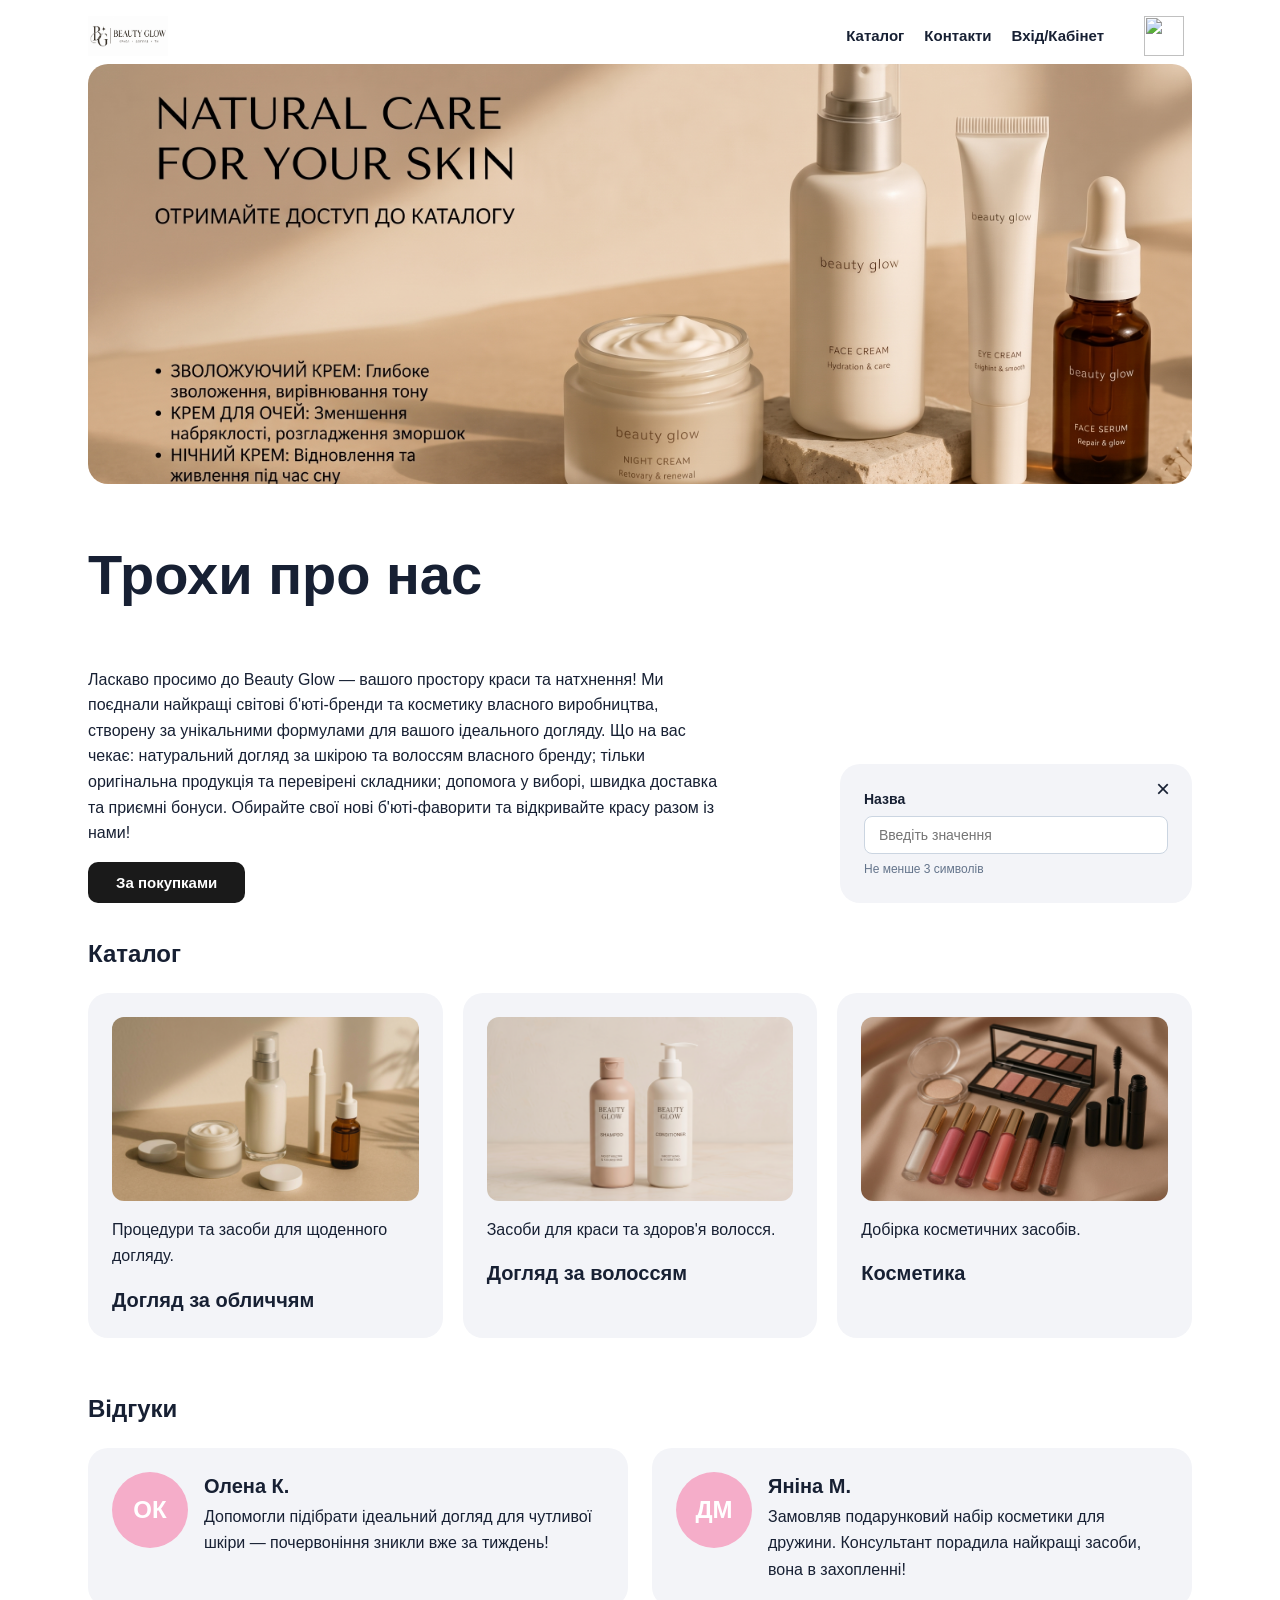
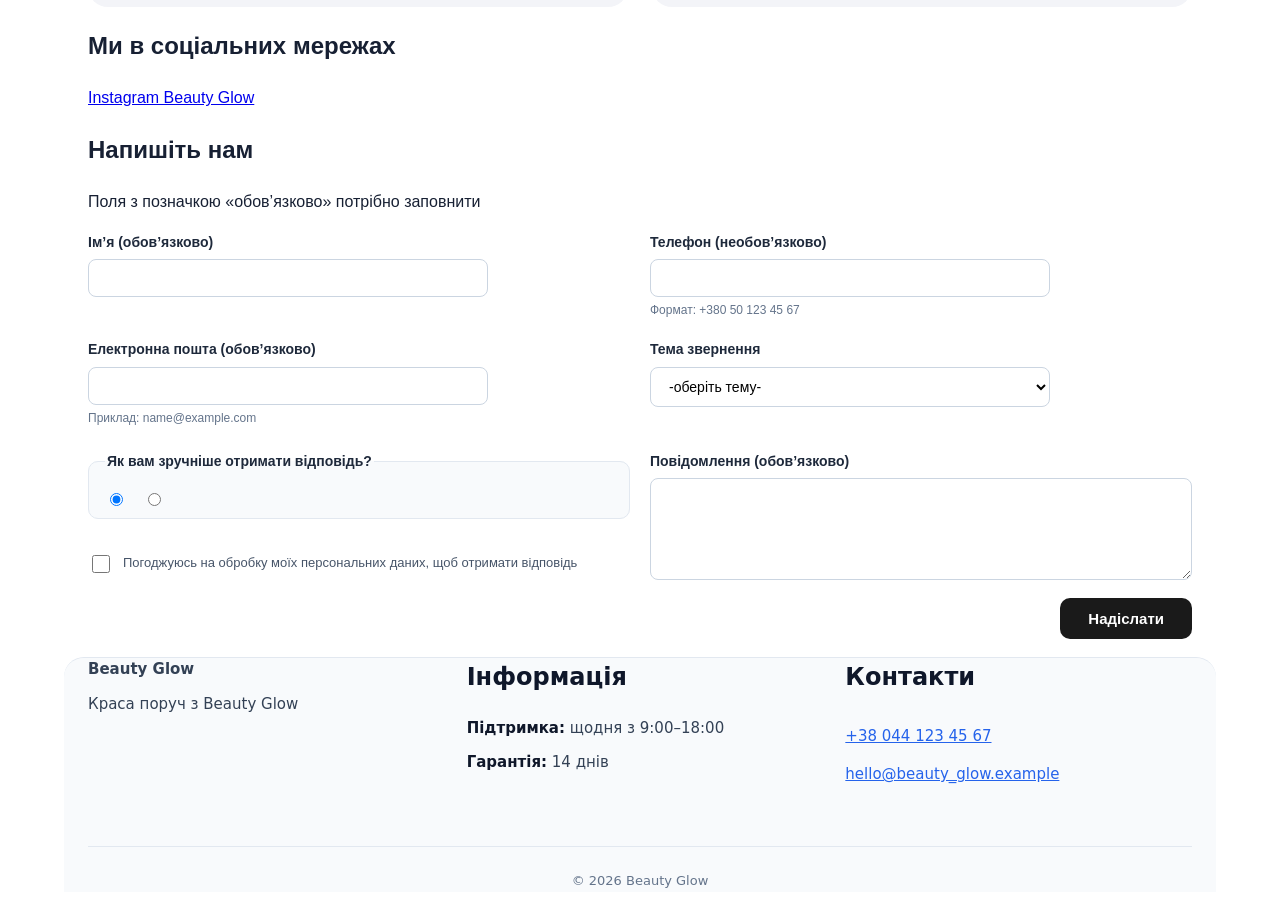
==== index.html @ f165f187 "Add files via upload" ====
<!doctype html>
<html lang="uk">
  <head>
    <meta charset="UTF-8" />
    <meta name="viewport" content="width=device-width, initial-scale=1" />
    <title>Beauty Glow</title>
    <link rel="stylesheet" href="css/style.css" />
  </head>

  <body>
    <header>
      <a href="#top" aria-label="Beauty Glow — на головну">
        <img src="logo.png" alt="Логотип Beauty Glow" width="80" height="40" />
      </a>

      <nav aria-label="Головне меню">
        <ul>
          <li><a href="#catalog">Каталог</a></li>
          <li><a href="#contact">Контакти</a></li>
          <li><a href="#login">Вхід/Кабінет</a></li>
        </ul>
      </nav>

      <button
        type="button"
        aria-label="Відкрити кошик"
        class="cart-btn"
        onclick="location.href = 'koshyk.html'"
      >
        <img src="cart-icon.svg" alt="" />
      </button>
    </header>

    <main>
      <section class="hero-section">
        <div class="hero-image">
          <video
            autoplay
            muted
            loop
            playsinline
            poster="img/promo-poster.jpg"
            width="800"
            height="450"
          >
            <source src="promo.mp4" type="video/mp4" />
          </video>
        </div>
        <div class="hero-content">
          <h1>Трохи про нас</h1>
          <p>
            Ласкаво просимо до Beauty Glow — вашого простору краси та натхнення!
            Ми поєднали найкращі світові б'юті-бренди та косметику власного
            виробництва, створену за унікальними формулами для вашого ідеального
            догляду. Що на вас чекає: натуральний догляд за шкірою та волоссям
            власного бренду; тільки оригінальна продукція та перевірені
            складники; допомога у виборі, швидка доставка та приємні бонуси.
            Обирайте свої нові б'юті-фаворити та відкривайте красу разом із
            нами!
          </p>
          <button type="button" class="btn-primary">За покупками</button>
        </div>

        <div
          id="login-dialog"
          class="floating-box"
          role="dialog"
          aria-label="Форма входу"
        >
          <button type="button" aria-label="Закрити вікно" class="close-btn">
            ×
          </button>
          <form action="/submit" method="post">
            <label for="input-name">Назва</label>
            <input
              id="input-name"
              name="name"
              type="text"
              placeholder="Введіть значення"
              minlength="3"
              required
            />
            <small class="hint">Не менше 3 символів</small>
          </form>
        </div>
      </section>
      <section id="catalog" aria-labelledby="catalog-title">
        <h2 id="catalog-title">Каталог</h2>

        <article>
          <h3>Догляд за обличчям</h3>
          <figure>
            <img
              src="product1.jpg"
              alt="Флакон зволожуючої сироватки для обличчя"
              width="600"
              height="360"
              loading="lazy"
            />
            <figcaption>Процедури та засоби для щоденного догляду.</figcaption>
          </figure>
        </article>

        <article>
          <h3>Догляд за волоссям</h3>
          <figure>
            <img
              src="product2.jpg"
              alt="Набір натуральних шампунів та бальзамів"
              width="600"
              height="360"
              loading="lazy"
            />
            <figcaption>Засоби для краси та здоров'я волосся.</figcaption>
          </figure>
        </article>

        <article>
          <h3>Косметика</h3>
          <figure>
            <img
              src="product3.jpg"
              alt="Палітра декоративної косметики"
              width="600"
              height="360"
              loading="lazy"
            />
            <figcaption>Добірка косметичних засобів.</figcaption>
          </figure>
        </article>
      </section>

      <section
        id="reviews"
        aria-labelledby="reviews-title"
        class="reviews-section"
      >
        <h2 id="reviews-title">Відгуки</h2>

        <div class="reviews-grid">
          <!-- Відгук 1 -->
          <article class="review-card">
            <div class="review-avatar avatar-blue" aria-hidden="true">ОК</div>
            <div class="review-content">
              <h3 class="review-author">Олена К.</h3>
              <p class="review-text">
                Допомогли підібрати ідеальний догляд для чутливої шкіри —
                почервоніння зникли вже за тиждень!
              </p>
            </div>
          </article>

          <!-- Відгук 2 -->
          <article class="review-card">
            <div class="review-avatar avatar-green" aria-hidden="true">ДМ</div>
            <div class="review-content">
              <h3 class="review-author">Яніна М.</h3>
              <p class="review-text">
                Замовляв подарунковий набір косметики для дружини. Консультант
                порадила найкращі засоби, вона в захопленні!
              </p>
            </div>
          </article>
        </div>
      </section>

      <aside aria-label="Соціальні мережі">
        <h2>Ми в соціальних мережах</h2>
        <nav aria-label="Соціальні мережі">
          <a href="#social-instagram">Instagram Beauty Glow</a>
        </nav>
        <p id="social-instagram"></p>
      </aside>
    </main>
    <section id="contact">
      <h2>Напишіть нам</h2>
      <p>Поля з позначкою «обов’язково» потрібно заповнити</p>
      <form action="/send" method="post" id="contact-form" novalidate>
        <p>
          <label for="name">Ім’я (обов’язково)</label>
          <input
            id="name"
            name="name"
            type="text"
            autocomplete="name"
            required
            minlength="2"
            maxlength="80"
          />
        </p>

        <p>
          <label for="email">Електронна пошта (обов’язково)</label>
          <input
            id="email"
            name="email"
            type="email"
            autocomplete="email"
            required
            aria-describedby="email-hint email-error"
          />
          <small id="email-hint"> Приклад: name@example.com</small>
          <small id="email-error"></small>
        </p>

        <p>
          <label for="phone">Телефон (необов’язково)</label>
          <input
            id="phone"
            name="phone"
            type="tel"
            autocomplete="tel"
            inputmode="tel"
            pattern="/+? {0-9}{10,20}"
            aria-describedby="phone-hint"
          />
          <small id="phone-hint"> Формат: +380 50 123 45 67</small>
        </p>
        <fieldset>
          <legend>Як вам зручніше отримати відповідь?</legend>
          <input
            id="by-email"
            type="radio"
            name="reply"
            value="email"
            checked
          />
          <input id="by-phone" type="radio" name="reply" value="phone" />
        </fieldset>
        <p>
          <label for="topic">Тема звернення</label>
          <select id="topic" name="topic">
            <option value="">-оберіть тему-</option>
            <option value="pricing">Питання щодо тарифів</option>
            <option value="partner">Співпраця</option>
            <option value="other">Інше</option>
          </select>
        </p>
        <p>
          <input id="consent" name="consent" type="checkbox" required />
          <label for="consent"
            >Погоджуюсь на обробку моїх персональних даних, щоб отримати
            відповідь</label
          >
        </p>

        <p>
          <label for="message">Повідомлення (обов’язково) </label>
          <textarea
            id="message"
            name="message"
            rows="5"
            required
            minlength="10"
            maxlength="500"
          ></textarea>
        </p>
        <button type="submit">Надіслати</button>
        <p id="form-status" role="status"></p>
      </form>
      <script src="js/form.js"></script>
    </section>
    <footer class="site-footer">
      <div class="footer-cols">
        <div class="footer-col">
          <p class="logo">Beauty Glow</p>
          <p>Краса поруч з Beauty Glow</p>
        </div>
        <div class="footer-col">
          <h2 class="footer-title">Інформація</h2>
          <p><strong>Підтримка:</strong> щодня з 9:00–18:00</p>
          <p><strong>Гарантія:</strong> 14 днів</p>
        </div>
        <div class="footer-col">
          <h2 class="footer-title">Контакти</h2>
          <p>
            <a href="tel:+380441234567">+38 044 123 45 67</a><br />
            <a href="mailto:hello@beauty_glow.example"
              >hello@beauty_glow.example</a
            >
          </p>
        </div>
      </div>
      <p class="copyright">© 2026 Beauty Glow</p>
    </footer>
  </body>
</html>
---- css/style.css ----
input:user-invalid,
textarea:user-invalid {
    border: 2px solid #c0392b
}

input:focus-visible,
textarea:focus-visible,
button:focus-visible {
    outline: 3px solid #2b4fe0;
    outline-offset: 2px
}

/* Шапка */
header {
    display: flex;
    align-items: center;
    gap: 2rem;
    padding: 1rem 0;
}

header>a:first-child {
    display: flex;
    margin-right: auto;
}

header nav ul {
    display: flex;
    align-items: center;
    gap: 1.5rem;
    margin: 0;
    padding: 0;
    list-style: none;
}

header nav a {
    color: #172033;
    font-size: 15px;
    font-weight: 600;
    text-decoration: none;
}

header nav a:hover {
    text-decoration: underline;
}

.cart-btn {
    display: flex;
    align-items: center;
    justify-content: center;
    padding: 8px;
    background: transparent;
    border: 0;
    border-radius: 10px;
    cursor: pointer;
    text-decoration: none;
}

.cart-btn:hover {
    background: #f3f4f8;
}

.cart-btn img {
    display: block;
    width: 40px;
    height: 40px;
}

@media (max-width: 600px) {
    header {
        flex-wrap: wrap;
        gap: 1rem;
    }

    header nav ul {
        gap: 1rem;
    }
}

/*Базові стилі та доступність  */
input:user-invalid,
textarea:user-invalid {
    border: 2px solid #c0392b;
}

input:focus-visible,
textarea:focus-visible,
button:focus-visible,
a:focus-visible {
    outline: 3px solid #2b4fe0;
    outline-offset: 2px;
}
/* Каталог: 3 картки в ряд */
#catalog {
    display: grid;
    grid-template-columns: repeat(3, minmax(0, 1fr));
    gap: 2rem;
    padding: 2rem 0;
}

#catalog h2 {
    grid-column: 1 / -1;
    margin: 0;
}

#catalog article {
    display: flex;
    flex-direction: column;
    gap: 1rem;
    min-width: 0;
    padding: 1.5rem;
    background: #f3f4f8;
    border: 0;
    border-radius: 20px;
    box-sizing: border-box;
}

#catalog article h3 {
    margin: 0;
    order: 2;
    color: #172033;
    font-size: 1.25rem;
    font-weight: 700;
    line-height: 1.4;
}

#catalog figure {
    margin: 0;
    order: 1;
}

#catalog figure img {
    display: block;
    width: 100%;
    height: auto;
    aspect-ratio: 5 / 3;
    object-fit: cover;
    border-radius: 12px;
}

#catalog figcaption {
    margin-top: 1rem;
    color: #172033;
    font-size: 1rem;
    line-height: 1.65;
}

@media (max-width: 900px) {
    #catalog {
        grid-template-columns: repeat(2, minmax(0, 1fr));
    }
}

@media (max-width: 600px) {
    #catalog {
        grid-template-columns: 1fr;
    }
}
Відгуки 
#reviews.reviews-section {
    display: block;
    width: min(100% - 40px, 1200px);
    margin: 0 auto;
    padding: 2rem 0;
    box-sizing: border-box;
}

#reviews .reviews-grid {
    display: grid;
    grid-template-columns: repeat(2, minmax(0, 1fr));
    gap: 1.5rem;
    align-items: stretch;
}

#reviews .review-card {
    display: flex;
    flex-direction: row;
    align-items: flex-start;
    gap: 1rem;
    min-width: 0;
    padding: 1.5rem;
    background: #f3f4f8;
    border: 0;
    border-radius: 20px;
    box-sizing: border-box;
}

#reviews .review-avatar {
    display: flex;
    flex: 0 0 76px;
    width: 76px;
    height: 76px;
    align-items: center;
    justify-content: center;
    border-radius: 50%;
    background-color: #F5ADC9;
    color: #ffffff;
    font-size: 1.5rem;
    font-weight: 700;
    line-height: 1;
}

#reviews .review-content {
    min-width: 0;
}

#reviews .review-author {
    margin: 0 0 0.25rem;
    color: #172033;
    font-size: 1.25rem;
    font-weight: 700;
    line-height: 1.4;
}

#reviews .review-text {
    margin: 0;
    color: #172033;
    font-size: 1rem;
    line-height: 1.65;
}

@media (max-width: 700px) {
    #reviews .reviews-grid {
        grid-template-columns: 1fr;
    }
}

@media (max-width: 420px) {
    #reviews.reviews-section {
        width: min(100% - 28px, 1200px);
    }

    #reviews .review-card {
        padding: 1rem;
        gap: 0.8rem;
    }

    #reviews .review-avatar {
        flex-basis: 58px;
        width: 58px;
        height: 58px;
        font-size: 1.15rem;
    }
}

/* Єдиний контейнер  */
header,
main,
#contact,
.site-footer {
    width: min(100% - 40px, 1440px);
    max-width: none;
    margin-left: auto;
    margin-right: auto;
    box-sizing: border-box;
}

header {
    padding-left: 0;
    padding-right: 0;
}

#contact {
    padding-left: 0;
    padding-right: 0;
}

#reviews.reviews-section {
    width: 100%;
}

.footer-cols,
.site-footer .copyright {
    max-width: none;
}

#contact-form {
    max-width: none;
}

/* Кнопка головної дії — чорна, як «Надіслати» */
.btn-primary {
    background-color: #1a1a1a;
    color: #ffffff;
    font-size: 15px;
    font-weight: 600;
    padding: 12px 28px;
    border: none;
    border-radius: 10px;
    cursor: pointer;
    transition: transform 0.1s ease, opacity 0.2s ease;
}

.btn-primary:hover {
    opacity: 0.85;
}

.btn-primary:active {
    transform: scale(0.98);
}

/* Вікно входу у стилі карток сайту */
.hero-section {
    position: relative;
}

.floating-box {
    position: absolute;
    top: 1.5rem;
    right: 0;
    width: min(100%, 22rem);
    padding: 1.5rem;
    background: #f3f4f8;
    border-radius: 20px;
    box-sizing: border-box;
}

.floating-box form {
    display: flex;
    flex-direction: column;
    gap: 0.35rem;
}

.floating-box label {
    color: #172033;
    font-size: 14px;
    font-weight: 600;
}

.floating-box input {
    width: 100%;
    padding: 10px 14px;
    font-size: 14px;
    border: 1px solid #cbd5e1;
    border-radius: 8px;
    background: #ffffff;
    box-sizing: border-box;
}

.floating-box .hint {
    color: #64748b;
    font-size: 12px;
}

.floating-box .close-btn {
    position: absolute;
    top: 0.75rem;
    right: 1rem;
    background: transparent;
    border: none;
    font-size: 1.5rem;
    line-height: 1;
    color: #172033;
    cursor: pointer;
}

@media (max-width: 900px) {
    .floating-box {
        position: static;
        margin-top: 1.5rem;
    }
}

/* Відео на всю ширину */
.hero-section {
    display: grid;
    grid-template-columns: 1fr auto;
    column-gap: 2rem;
    align-items: end;
    position: static;
}

.hero-image {
    grid-column: 1 / -1;
}

.hero-image video {
    width: 100%;
    height: 420px;
    object-fit: cover;
    object-position: center;
    display: block;
    border-radius: 20px;
}

/* Заголовок і кнопка зліва */
.hero-content {
    grid-column: 1;
    grid-row: 2;
    max-width: 40rem;
}

/* Вікно входу справа, навпроти кнопки */
.floating-box {
    grid-column: 2;
    grid-row: 2;
    justify-self: end;
    position: relative;
    top: auto;
    right: auto;
    align-self: end;
    width: 22rem;
}

@media (max-width: 900px) {
    .hero-section {
        grid-template-columns: 1fr;
    }

    .hero-content,
    .floating-box {
        grid-column: 1;
        grid-row: auto;
        width: 100%;
    }

    .floating-box {
        margin-top: 1.5rem;
    }
}
/* Єдиний стиль тексту */
html {
    font-family: Arial, Helvetica, sans-serif;
}

body,
button,
input,
select,
textarea {
    font-family: inherit;
}

body {
    color: #172033;
    line-height: 1.6;
}

h1,
h2,
h3,
p,
a,
label,
button,
figcaption {
    font-family: inherit;
}
   

   /* Налаштування сітки CSS Grid */
   #contact-form {
       display: grid;
       grid-template-columns: 1fr;
       /* 1 колонка для мобільних */
       gap: 18px 20px;
   }

   #contact-form p {
       margin: 0;
       display: flex;
       flex-direction: column;
   }

   /* Заголовки над полями */
   #contact-form label,
   #contact-form legend {
       font-size: 14px;
       font-weight: 600;
       margin-bottom: 6px;
       color: #1e293b;
   }

   /* Поля введення */
   #contact-form input[type="text"],
   #contact-form input[type="email"],
   #contact-form input[type="tel"],
   #contact-form select,
   #contact-form textarea {
       width: 100%;
       padding: 10px 14px;
       font-size: 14px;
       border: 1px solid #cbd5e1;
       border-radius: 8px;
       background-color: #ffffff;
       box-sizing: border-box;
       transition: border-color 0.2s, box-shadow 0.2s;
       outline: none;
   }

   #contact-form input[type="text"]:focus,
   #contact-form input[type="email"]:focus,
   #contact-form input[type="tel"]:focus,
   #contact-form select:focus,
   #contact-form textarea:focus {
       border-color: #1d4ed8;
       box-shadow: 0 0 0 3px rgba(29, 78, 216, 0.15);
   }

   #contact-form small {
       font-size: 12px;
       color: #64748b;
       margin-top: 4px;
   }

   /* Блок радіокнопок */
   #contact-form fieldset {
       border: 1px solid #e2e8f0;
       border-radius: 10px;
       padding: 12px 16px;
       margin: 0;
       display: flex;
       align-items: center;
       gap: 16px;
       background-color: #f8fafc;
   }

   #contact-form fieldset input[type="radio"] {
       margin-right: 4px;
       cursor: pointer;
   }

   /* Чекбокс згоди */
   #contact-form p:has(#consent) {
       flex-direction: row;
       align-items: center;
       gap: 10px;
   }

   #contact-form input[type="checkbox"] {
       width: 18px;
       height: 18px;
       accent-color: #1d4ed8;
       cursor: pointer;
   }

   #contact-form p:has(#consent) label {
       margin-bottom: 0;
       font-weight: 400;
       font-size: 13px;
       color: #475569;
       cursor: pointer;
   }

   /* Текстове поле «Повідомлення» */
   #contact-form textarea {
       min-height: 100px;
       resize: vertical;
   }

   /* Чорна кнопка «Надіслати» */
   #contact-form button[type="submit"] {
       justify-self: start;
       background-color: #1a1a1a;
       color: #ffffff;
       font-size: 15px;
       font-weight: 600;
       padding: 12px 28px;
       border: none;
       border-radius: 10px;
       cursor: pointer;
       transition: background-color 0.2s ease, transform 0.1s ease;
   }

   #contact-form button[type="submit"]:hover {
       background-color: #1a1a1a;
   }

   #contact-form button[type="submit"]:active {
       transform: scale(0.98);
   }
   /* Єдиний контейнер  */
   header,
   main,
   #contact,
   .site-footer {
       width: min(100% - 40px, 1440px);
       max-width: none;
       margin-left: auto;
       margin-right: auto;
       box-sizing: border-box;
   }

   header {
       padding-left: 0;
       padding-right: 0;
   }

   #contact {
       padding-left: 0;
       padding-right: 0;
   }

   #reviews.reviews-section {
       width: 100%;
   }

   .footer-cols,
   .site-footer .copyright {
       max-width: none;
   }

   #contact-form {
       max-width: none;
   }
  /* Сітка ПК та десктопів (ширина від 640px)*/
  @media (min-width: 640px) {
      #contact-form {
          grid-template-columns: 1fr 1fr;
          
      }

      
      #contact-form p:has(#name) {
          grid-column: 1;
          grid-row: 1;
      }

      #contact-form p:has(#phone) {
          grid-column: 2;
          grid-row: 1;
      }

      
      #contact-form p:has(#email) {
          grid-column: 1;
          grid-row: 2;
      }

      #contact-form p:has(#topic) {
          grid-column: 2;
          grid-row: 2;
      }

      /*  Радіокнопки зліва, Повідомлення справа  */
      #contact-form fieldset {
          grid-column: 1;
          grid-row: 3;
          align-self: start;
      }

      #contact-form p:has(#message) {
          grid-column: 2;
          grid-row: 3 / span 2;
      }

      /*  Чекбокс під радіокнопками зліва */
      #contact-form p:has(#consent) {
          grid-column: 1;
          grid-row: 4;
      }

      /*  Кнопка «Надіслати» справа під Повідомленням  */
      #contact-form button[type="submit"] {
          grid-column: 2;
          grid-row: 5;
          justify-self: end;
      }

      #form-status {
          grid-column: span 2;
      }
  }

  .site-footer {
      margin-top: 40px;
      padding: 36px 40px 20px;
      background: #f8fafc;
      border-top: 1px solid #e2e8f0;
      border-radius: 12px 12px 0 0;
      box-sizing: border-box;

      font-family: system-ui, -apple-system, BlinkMacSystemFont,
          "Segoe UI", Roboto, sans-serif;
      color: #1e293b;
  }

  /*Підвал */
  .site-footer {
      margin-top: 60px;
      padding: 60px 40px 30px;
      background-color: #f8fafc;
      border-radius: 20px 20px 0 0;
      box-sizing: border-box;
      font-family: system-ui, -apple-system, BlinkMacSystemFont, "Segoe UI", Roboto, sans-serif;
      color: #1e293b;
  }

  /* Сітка з 3 колонок */
  .site-footer .footer-cols {
      display: grid;
      grid-template-columns: repeat(3, 1fr);
      gap: 32px;
      align-items: start;
  }

  /* Логотип та слоган */
  .site-footer .logo {
      margin: 0 0 24px 0;
      color: #1e293b;
      font-size: 16px;
      font-weight: 600;
  }

  .site-footer .footer-cols>div:first-child p:last-child {
      margin: 0;
      color: #334155;
      font-size: 15px;
  }

  /* Заголовки Другої та Третьої колонок */
  .site-footer .footer-title {
      margin: 0 0 20px 0;
      color: #0f172a;
      font-size: 24px;
      font-weight: 700;
  }

  /* Текст та посилання в колонках */
  .site-footer .footer-cols p {
      margin: 0 0 12px 0;
      font-size: 15px;
      color: #334155;
      line-height: 1.5;
  }

  .site-footer strong {
      color: #0f172a;
      font-weight: 600;
  }

  .site-footer a {
      color: #2563eb;
      text-decoration: underline;
  }

  .site-footer a:hover {
      color: #1d4ed8;
  }

  /* Нижній рядок  */
  .site-footer .copyright {
      margin: 40px 0 0 0;
      padding-top: 24px;
      border-top: 1px solid #e2e8f0;
      color: #64748b;
      font-size: 13px;
      text-align: center;
  }

  /* Адаптивність для мобільних пристроїв */
  @media (max-width: 768px) {
      .site-footer .footer-cols {
          grid-template-columns: 1fr;
          gap: 24px;
      }
  }
  .container,
  header,
  main,
  #contact,
  .site-footer {
      max-width: 72rem;
      margin: 0 auto;
      padding: 0 1rem;
      box-sizing: border-box;
  }

  @media (min-width: 48rem) {

      .container,
      header,
      main,
      #contact,
      .site-footer {
          padding: 0 1.5rem;
      }
  }

  /*  Шапка й меню */
  .header-inner,
  header,
  .site-header .header-container {
      display: flex;
      flex-wrap: wrap;
      justify-content: space-between;
      align-items: center;
      gap: 0.5rem 2rem;
  }

  .menu,
  header nav ul,
  .header-nav ul {
      display: flex;
      flex-wrap: wrap;
      gap: 0 1.25rem;
      list-style: none;
      margin: 0;
      padding: 0;
  }

  .menu a,
  header nav a,
  .header-nav a {
      display: inline-block;
      padding: 0.5rem 0;
      min-width: 1.5rem;
     
      min-height: 1.5rem;
     
  }

  /*  Перший екран */
  .hero-section {
      display: grid;
      grid-template-columns: 1fr auto;
      column-gap: 2rem;
      align-items: end;
  }

  .hero-image {
      grid-column: 1 / -1;
  }

  .hero-image video {
      width: 100%;
      height: 420px;
      object-fit: cover;
      object-position: center;
      display: block;
      border-radius: 20px;
  }

  .hero-content {
      grid-column: 1;
      grid-row: 2;
      max-width: 40rem;
  }

  .floating-box {
      grid-column: 2;
      grid-row: 2;
      justify-self: end;
      position: relative;
      align-self: end;
      width: 22rem;
  }

  @media (max-width: 56.25rem) {

      /* 900px */
      .hero-section {
          grid-template-columns: 1fr;
      }

      .hero-content,
      .floating-box {
          grid-column: 1;
          grid-row: auto;
          width: 100%;
      }

      .floating-box {
          margin-top: 1.5rem;
      }
  }

  h1 {
      font-size: clamp(1.75rem, 1rem + 4vw, 3.5rem);
  }

  /* Програма / таблиця / кошик */
  .table-wrap {
      overflow-x: auto;
  }

  .schedule {
      width: 100%;
      min-width: 40rem;
  }

  /*  Спікери / Каталог товарів */
  .speakers,
  #catalog {
      display: grid;
      grid-template-columns: 1fr;
      gap: 1.25rem;
  }

  @media (min-width: 30rem) {

      .speakers,
      #catalog {
          grid-template-columns: repeat(2, 1fr);
      }
  }

  @media (min-width: 64rem) {

      .speakers,
      #catalog {
          grid-template-columns: repeat(3, 1fr);
      }
  }

  /*  Форма */
  .field input,
  #contact-form input[type="text"],
  #contact-form input[type="email"],
  #contact-form input[type="tel"],
  #contact-form select,
  .floating-box input {
      width: 100%;
      max-width: 25rem;
      box-sizing: border-box;
  }

  /* Підвал */
  .footer-links,
  .footer-cols {
      display: flex;
      flex-wrap: wrap;
      gap: 0 1.5rem;
  }

  .footer-links a,
  .site-footer a {
      display: inline-block;
      padding: 0.5rem 0;
  }

  /* Темна тема */
  @media (prefers-color-scheme: dark) {
      :root {
          --bg: #12141b;
          --surface: #1c2030;
          --text: #e8eaf2;
          --muted: #a9aec2;
          --line: #343a4f;
          --accent: #8fa8ff;
          --accent-ink: #0c1020;
          --green: #58d3b0;
      }

      body {
          background-color: var(--bg);
          color: var(--text);
      }

      #catalog article,
      .review-card,
      .floating-box,
      .cart-item {
          background-color: var(--surface);
          color: var(--text);
      }

      h1,
      h2,
      h3,
      label,
      .site-footer .footer-title {
          color: var(--text);
      }
  }

  /* Менше руху */
  @media (prefers-reduced-motion: reduce) {
      html {
          scroll-behavior: auto;
      }

      .btn-pulse,
      .btn-primary,
      .submit-btn {
          animation: none;
          transition: none;
      }
  }

  /* Друк */
  @media print {
      :root {
          --bg: #ffffff;
          --surface: #ffffff;
          --text: #000000;
          --muted: #333333;
          --line: #999999;
          --accent: #1636b0;
          --green: #0b7a63;
      }

      nav,
      header nav,
      .hero-img,
      .hero-image video,
      .btn,
      .btn-primary,
      .cart-btn,
      #register,
      #login-dialog,
      #contact-form {
          display: none !important;
      }

      .table-wrap {
          overflow: visible;
      }

      .schedule {
          min-width: 0;
      }

      h2 {
          break-after: avoid;
      }

      tr,
      .speaker,
      #catalog article,
      .review-card {
          break-inside: avoid;
      }
  }
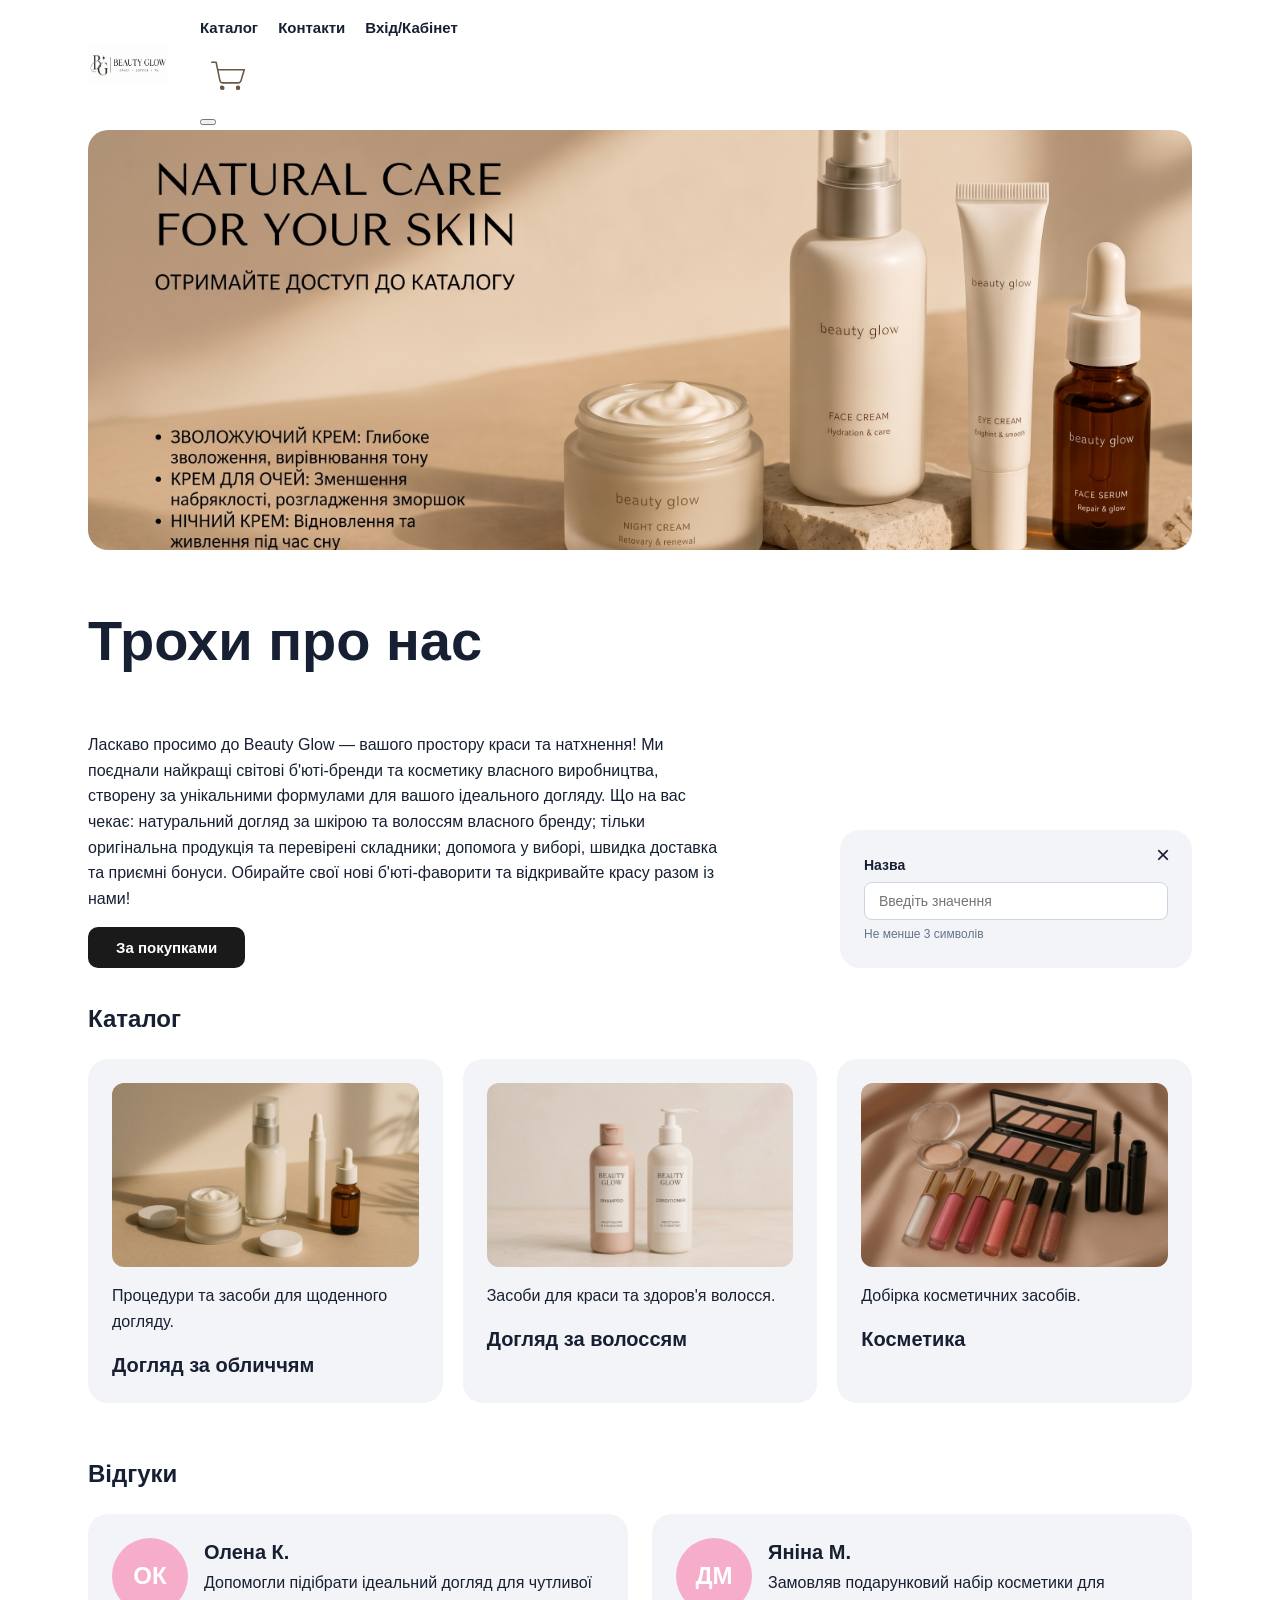
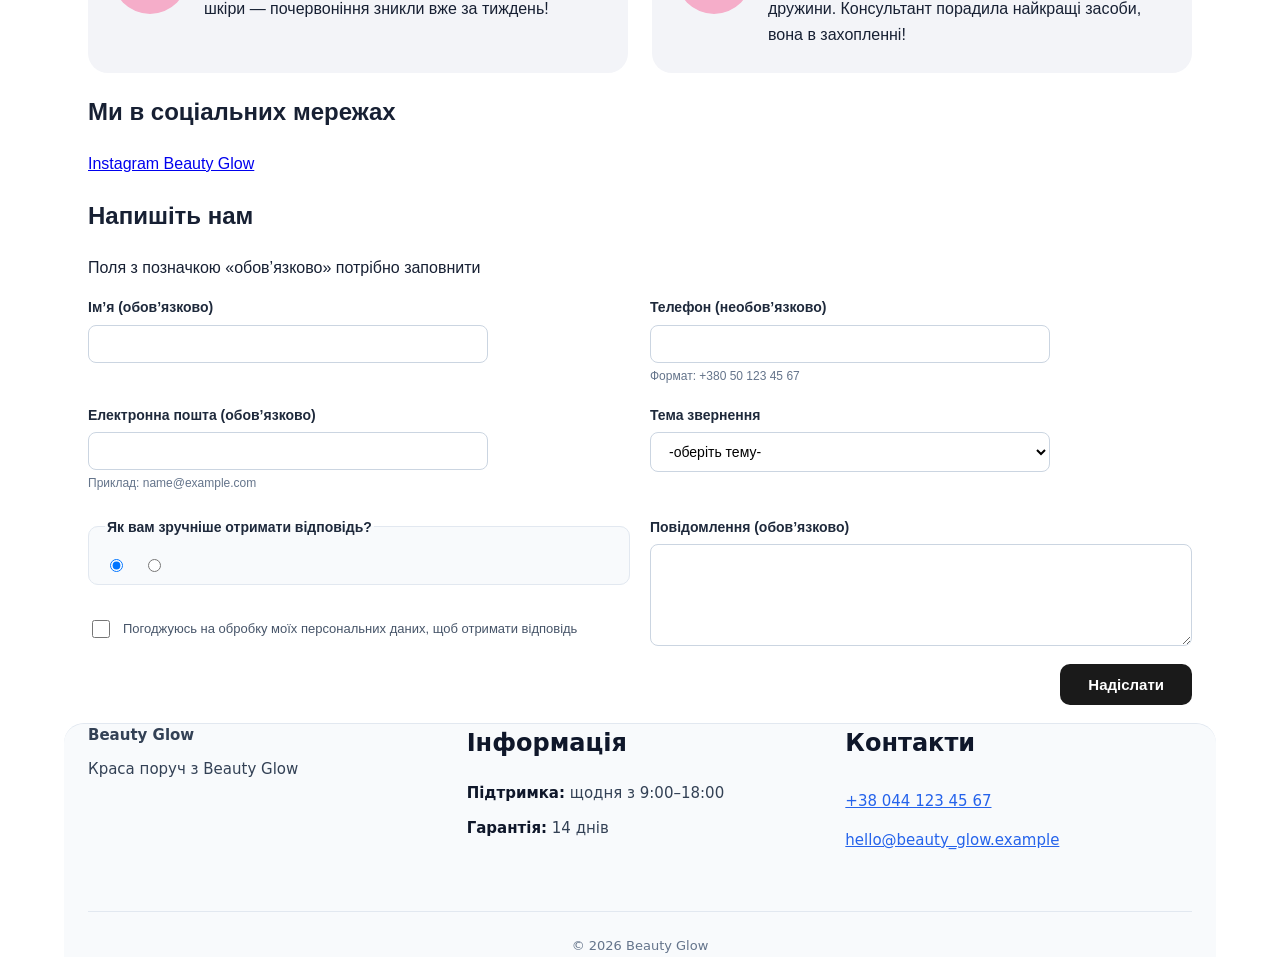
==== commit cdd45f99: "Update index.html" ====
--- a/index.html
+++ b/index.html
@@ -8,29 +8,39 @@
   </head>
 
   <body>
-    <header>
-      <a href="#top" aria-label="Beauty Glow — на головну">
-        <img src="logo.png" alt="Логотип Beauty Glow" width="80" height="40" />
-      </a>
-
-      <nav aria-label="Головне меню">
-        <ul>
-          <li><a href="#catalog">Каталог</a></li>
-          <li><a href="#contact">Контакти</a></li>
-          <li><a href="#login">Вхід/Кабінет</a></li>
-        </ul>
-      </nav>
-
-      <button
-        type="button"
-        aria-label="Відкрити кошик"
-        class="cart-btn"
-        onclick="location.href = 'koshyk.html'"
-      >
-        <img src="cart-icon.svg" alt="" />
-      </button>
+   <header class="site-header">
+      <div class="header-container">
+        <a href="#top" class="header-logo" aria-label="Beauty Glow — на головну">
+          <img src="logo.png" alt="Логотип Beauty Glow" width="80" height="40" />
+        </a>
+
+        <div class="header-actions">
+          <nav class="header-nav" aria-label="Головне меню">
+            <ul>
+              <li><a href="#catalog">Каталог</a></li>
+              <li><a href="#contact">Контакти</a></li>
+              <li><a href="#login">Вхід/Кабінет</a></li>
+            </ul>
+          </nav>
+
+          <button
+            type="button"
+            aria-label="Відкрити кошик"
+            class="cart-btn"
+            onclick="location.href = 'koshyk.html'"
+          >
+            <img src="cart-icon.svg" alt="" width="24" height="24" />
+          </button>
+
+          <!-- Кнопка гамбургер-меню (три смужки) для мобільних -->
+          <button type="button" class="burger-btn" aria-label="Відкрити меню">
+            <span></span>
+            <span></span>
+            <span></span>
+          </button>
+        </div>
+      </div>
     </header>
-
     <main>
       <section class="hero-section">
         <div class="hero-image">
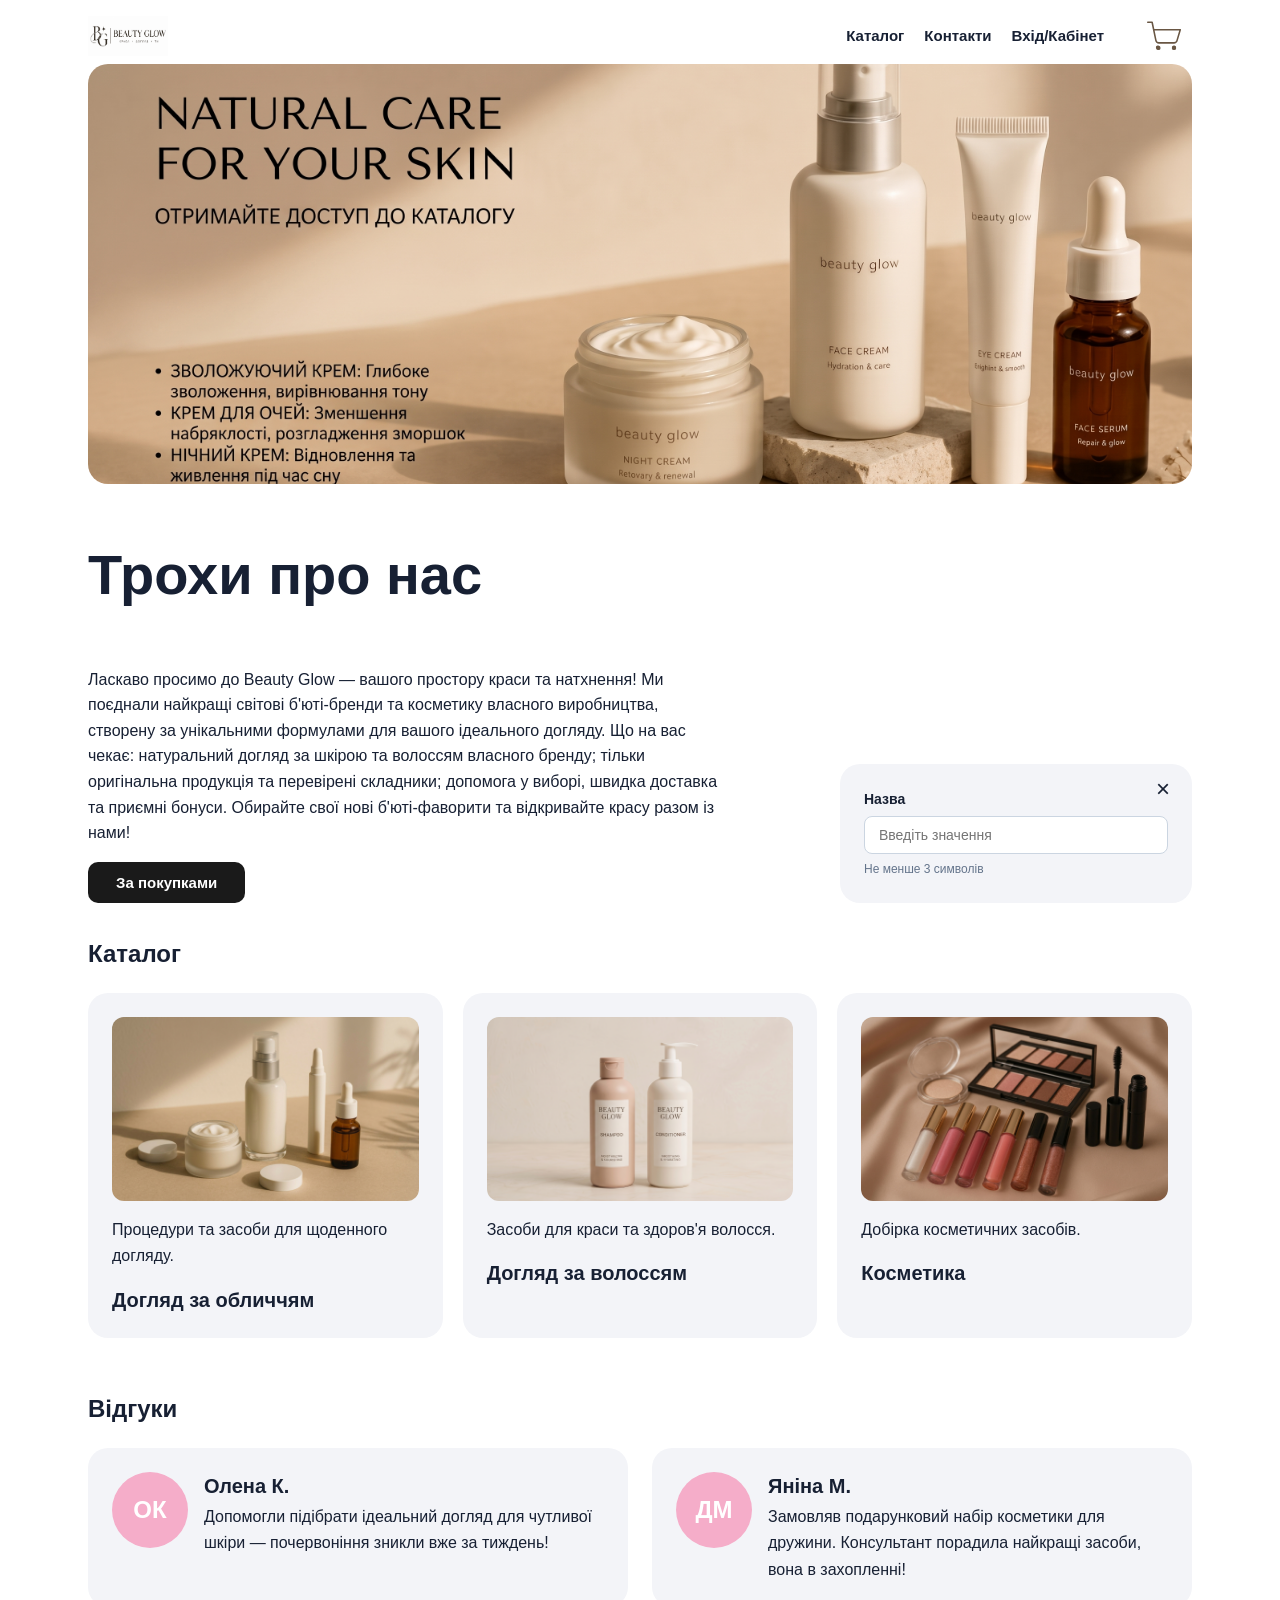
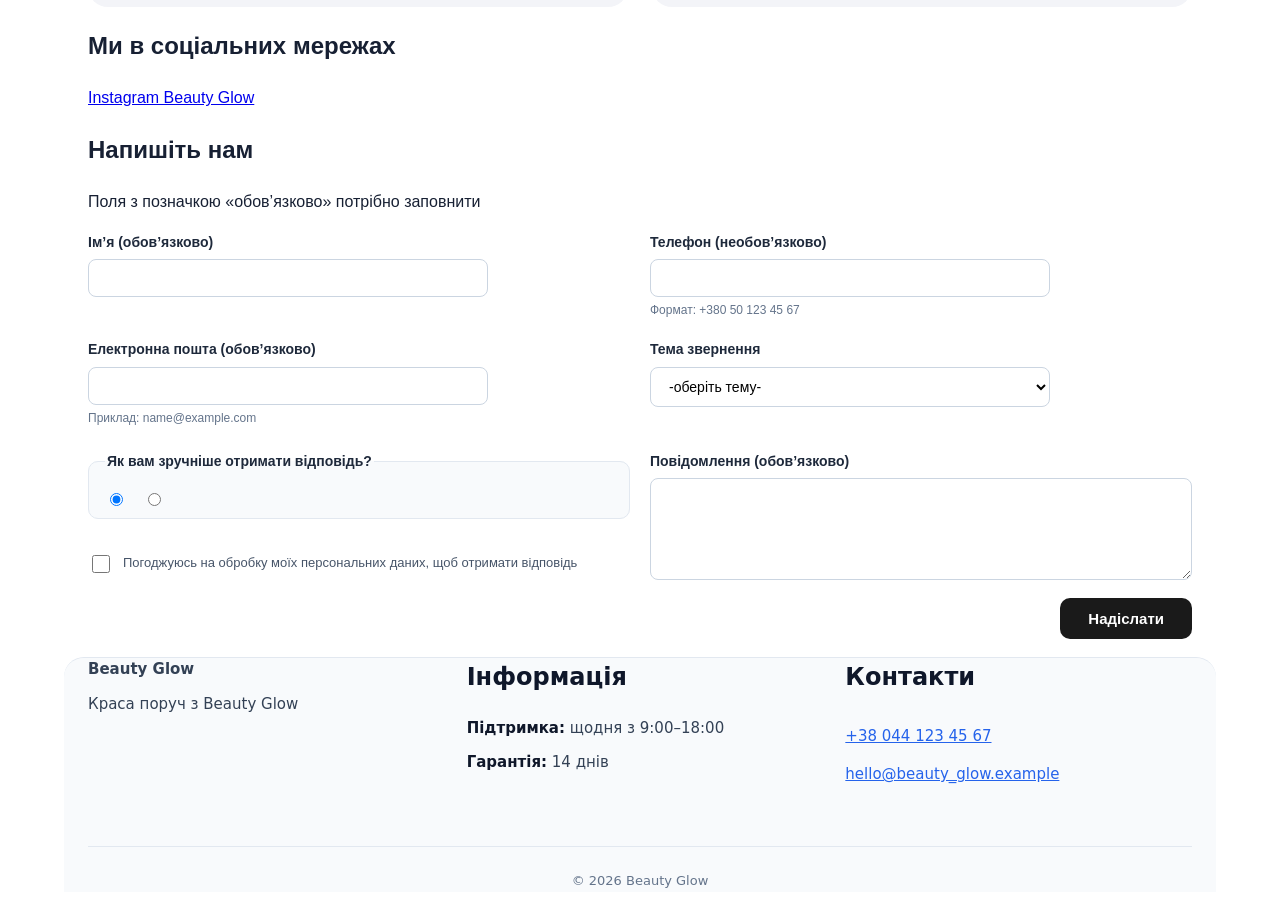
==== commit b61fb703: "Update index.html" ====
--- a/index.html
+++ b/index.html
@@ -8,38 +8,27 @@
   </head>
 
   <body>
-   <header class="site-header">
-      <div class="header-container">
-        <a href="#top" class="header-logo" aria-label="Beauty Glow — на головну">
-          <img src="logo.png" alt="Логотип Beauty Glow" width="80" height="40" />
-        </a>
-
-        <div class="header-actions">
-          <nav class="header-nav" aria-label="Головне меню">
-            <ul>
-              <li><a href="#catalog">Каталог</a></li>
-              <li><a href="#contact">Контакти</a></li>
-              <li><a href="#login">Вхід/Кабінет</a></li>
-            </ul>
-          </nav>
-
-          <button
-            type="button"
-            aria-label="Відкрити кошик"
-            class="cart-btn"
-            onclick="location.href = 'koshyk.html'"
-          >
-            <img src="cart-icon.svg" alt="" width="24" height="24" />
-          </button>
-
-          <!-- Кнопка гамбургер-меню (три смужки) для мобільних -->
-          <button type="button" class="burger-btn" aria-label="Відкрити меню">
-            <span></span>
-            <span></span>
-            <span></span>
-          </button>
-        </div>
-      </div>
+   <header>
+      <a href="#top" aria-label="Beauty Glow — на головну">
+        <img src="logo.png" alt="Логотип Beauty Glow" width="80" height="40" />
+      </a>
+
+      <nav aria-label="Головне меню">
+        <ul>
+          <li><a href="#catalog">Каталог</a></li>
+          <li><a href="#contact">Контакти</a></li>
+          <li><a href="#login">Вхід/Кабінет</a></li>
+        </ul>
+      </nav>
+
+      <button
+        type="button"
+        aria-label="Відкрити кошик"
+        class="cart-btn"
+        onclick="location.href = 'koshyk.html'"
+      >
+        <img src="cart-icon.svg" alt="" />
+      </button>
     </header>
     <main>
       <section class="hero-section">
--- a/css/style.css
+++ b/css/style.css
@@ -1021,4 +1021,4 @@
           break-inside: avoid;
       }
   }
-        +  
